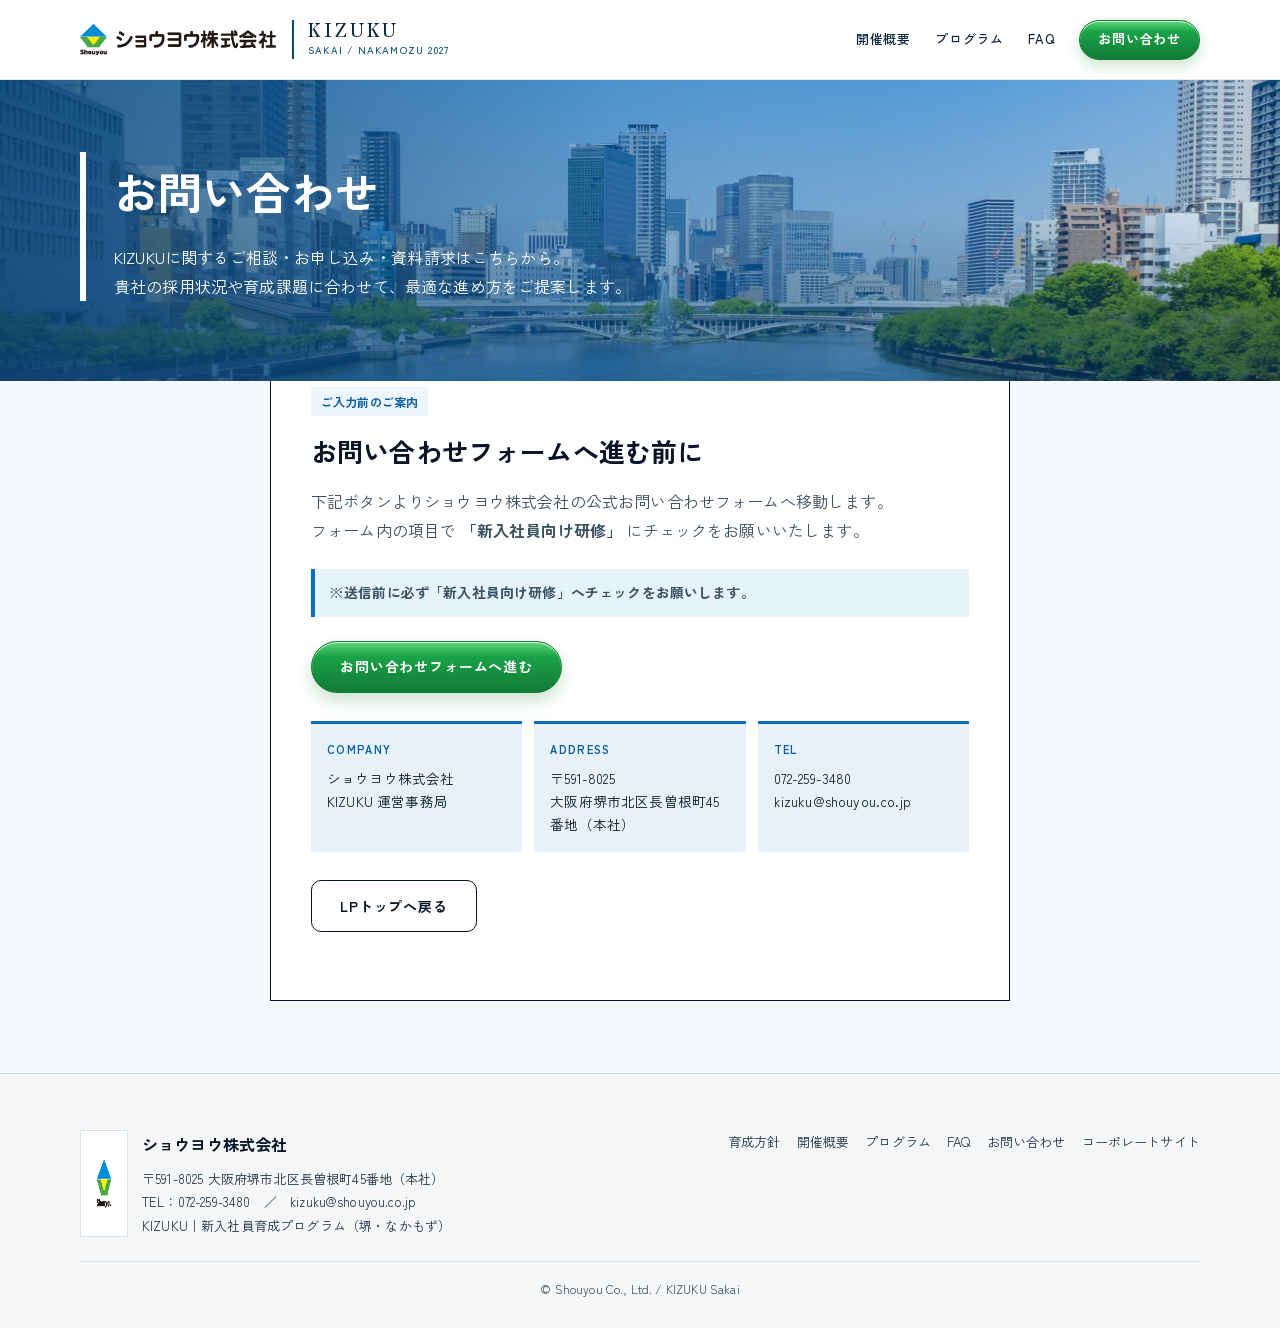
==== contact.html @ c6a93ea6 "kikuzw" ====
<!DOCTYPE html>
<html lang="ja">
<head>
  <meta charset="UTF-8">
  <meta name="viewport" content="width=device-width, initial-scale=1.0">
  <title>お問い合わせ｜KIZUKU（ショウヨウ 新入社員育成）</title>
  <meta name="description" content="KIZUKUのお問い合わせページです。フォーム送信時は『新入社員向け研修』にチェックをお願いします。">
  <link rel="preconnect" href="https://fonts.googleapis.com">
  <link rel="preconnect" href="https://fonts.gstatic.com" crossorigin>
  <link href="https://fonts.googleapis.com/css2?family=IBM+Plex+Sans+JP:wght@400;500;600;700&family=Zen+Kaku+Gothic+New:wght@500;700&family=Zen+Old+Mincho:wght@500;600;700;900&display=swap" rel="stylesheet">
  <link rel="stylesheet" href="css/style.css">
</head>
<body>
  <header class="header" id="header">
    <div class="wrap header__in">
      <a class="logo" href="index.html">
        <img src="assets/logo/shouyou-logo.png" width="138" height="44" alt="ショウヨウ株式会社">
        <span class="logo__k">
          <b>KIZUKU</b>
          <span>SAKAI / NAKAMOZU 2027</span>
        </span>
      </a>
      <nav class="nav" aria-label="メインメニュー">
        <a href="index.html#overview">開催概要</a>
        <a href="index.html#program">プログラム</a>
        <a href="index.html#faq">FAQ</a>
        <a class="nav__cta" href="contact.html">お問い合わせ</a>
      </nav>
    </div>
  </header>

  <main>
    <section class="contact-hero">
      <div class="contact-hero__bg" aria-hidden="true">
        <img src="assets/img/osaka.jpg" alt="" width="1920" height="1041">
        <div class="hero__veil"></div>
      </div>
      <div class="wrap fade">
        <h1>お問い合わせ</h1>
        <p>
          KIZUKUに関するご相談・お申し込み・資料請求はこちらから。<br>
          貴社の採用状況や育成課題に合わせて、最適な進め方をご提案します。
        </p>
      </div>
    </section>

    <section class="panel fade">
      <span class="panel__note">ご入力前のご案内</span>
      <h2>お問い合わせフォームへ進む前に</h2>
      <p>
        下記ボタンよりショウヨウ株式会社の公式お問い合わせフォームへ移動します。<br>
        フォーム内の項目で <strong>「新入社員向け研修」</strong> にチェックをお願いいたします。
      </p>
      <p class="panel__warn">
        ※送信前に必ず「新入社員向け研修」へチェックをお願いします。
      </p>
      <a class="btn btn--cyan btn--wide"
         href="https://www.shouyou.co.jp/contact/"
         target="_blank"
         rel="noopener">お問い合わせフォームへ進む</a>

      <dl class="info">
        <div>
          <dt>COMPANY</dt>
          <dd>ショウヨウ株式会社<br>KIZUKU 運営事務局</dd>
        </div>
        <div>
          <dt>ADDRESS</dt>
          <dd>〒591-8025<br>大阪府堺市北区長曽根町45番地（本社）</dd>
        </div>
        <div>
          <dt>TEL</dt>
          <dd>072-259-3480<br>kizuku@shouyou.co.jp</dd>
        </div>
      </dl>

      <p style="margin-top:28px">
        <a class="btn btn--line-dark" href="index.html">LPトップへ戻る</a>
      </p>
    </section>
  </main>

  <footer class="footer">
    <div class="wrap">
      <div class="footer__in">
        <div class="footer__brand">
          <img src="assets/logo/shouyou-mark.png" width="50" height="50" alt="ショウヨウ">
          <div>
            <strong>ショウヨウ株式会社</strong>
            <p>
              〒591-8025 大阪府堺市北区長曽根町45番地（本社）<br>
              TEL：072-259-3480　／　kizuku@shouyou.co.jp<br>
              KIZUKU｜新入社員育成プログラム（堺・なかもず）
            </p>
          </div>
        </div>
        <nav class="footer__nav" aria-label="フッター">
          <a href="index.html#why">育成方針</a>
          <a href="index.html#overview">開催概要</a>
          <a href="index.html#program">プログラム</a>
          <a href="index.html#faq">FAQ</a>
          <a href="contact.html">お問い合わせ</a>
          <a href="https://www.shouyou.co.jp/" target="_blank" rel="noopener">コーポレートサイト</a>
        </nav>
      </div>
      <p class="footer__copy">© Shouyou Co., Ltd. / KIZUKU Sakai</p>
    </div>
  </footer>
  <script src="js/main.js"></script>
</body>
</html>
---- css/style.css ----
/* =========================================================
   KIZUKU — original editorial system
   Distinct from Shouyou/Enten; human-crafted, not template
   ========================================================= */
:root {
  --cyan: #0c6fbe;
  --cyan-ink: #0a5ea3;
  --cyan-soft: #eef5fb;
  --green: #1eae4c;
  --green-ink: #128a38;
  --green-soft: #e5f8eb;
  --yellow: #d7ecf8;
  --yellow-soft: #f3f9fd;
  --ink: #071526;
  --body: #1e3344;
  --muted: #3a5162;
  --line: #d4e3ee;
  --paper: #f4f8fb;
  --smoke: #e7f1f8;
  --white: #fff;
  --char: #0096d6;
  --mist: #f7fbfe;
  --gloss: linear-gradient(180deg, rgba(255,255,255,.28) 0%, rgba(255,255,255,0) 12%);
  --gloss-band: linear-gradient(180deg, rgba(255,255,255,.16) 0%, rgba(255,255,255,0) 14%);
  --arc: repeating-radial-gradient(circle at center, transparent 0 18px, rgba(12,111,190,.42) 18px 19.5px);
  --panel: linear-gradient(180deg, #1578c4 0%, #0c64ae 100%);
  --font: "Zen Kaku Gothic New", "Hiragino Sans", "Noto Sans JP", Meiryo, sans-serif;
  --display: "Zen Kaku Gothic New", "Hiragino Sans", "Noto Sans JP", Meiryo, sans-serif;
  --mincho: "Zen Old Mincho", "Hiragino Mincho ProN", "Yu Mincho", serif;
  --nav-font: "Zen Kaku Gothic New", "Hiragino Sans", "Noto Sans JP", Meiryo, sans-serif;
  --max: 1120px;
  --header: 80px;
  --ease: cubic-bezier(.2,.7,.2,1);
}

*,*::before,*::after{box-sizing:border-box}
html{scroll-behavior:smooth;scroll-padding-top:calc(var(--header) + 20px)}
body{
  margin:0;
  color:var(--body);
  background:var(--paper);
  font-family:var(--font);
  font-size:16px;
  line-height:1.8;
  letter-spacing:.01em;
  -webkit-font-smoothing:antialiased;
}
img{max-width:100%;height:auto;display:block}
a{color:inherit;text-decoration:none}
.wrap{width:min(100% - 72px,var(--max));margin-inline:auto}

/* Header — white bar, curved arcs only in the open center */
.header{
  position:fixed;inset:0 0 auto;z-index:50;height:var(--header);
  background:#fff;
  border-bottom:1px solid #e6ebf0;
  box-shadow:none;
  overflow:hidden;
}
.header.is-on{
  border-bottom-color:#e6ebf0;
  box-shadow:0 8px 20px rgba(16,40,70,.06);
}
.header__in{
  position:relative;z-index:1;
  height:100%;display:flex;align-items:center;justify-content:space-between;gap:20px;
}
.logo{display:flex;align-items:center;gap:16px;min-width:0}
.logo img{width:196px;height:auto;background:transparent;padding:0}
.logo__k{
  display:flex;flex-direction:column;gap:2px;
  padding-left:14px;border-left:2px solid #0b4f78;
}
.logo__k b{
  font-family:var(--mincho);font-size:18px;letter-spacing:.16em;color:#07263c;line-height:1.1;font-weight:600;
}
.logo__k span{font-size:10px;letter-spacing:.12em;color:#0b4f78;font-weight:500}
.nav{display:flex;align-items:center;gap:0}
.nav a{
  position:relative;
  font-family:var(--nav-font);
  font-size:13px;font-weight:500;
  color:#07263c;letter-spacing:.06em;
  padding:8px 12px;line-height:1.3;
  animation:nav-in .45s var(--ease) both;
}
.nav a:nth-child(1){animation-delay:.04s}
.nav a:nth-child(2){animation-delay:.08s}
.nav a:nth-child(3){animation-delay:.12s}
.nav a:nth-child(4){animation-delay:.16s}
.nav a:nth-child(5){animation-delay:.20s}
.nav a:nth-child(6){animation-delay:.24s}
.nav a:nth-child(7){animation-delay:.28s}
.nav a:nth-child(8){animation-delay:.32s}
.nav a:nth-child(9){animation-delay:.36s}
.nav a:not(.nav__cta)::after{
  content:"";
  position:absolute;left:12px;right:12px;bottom:2px;height:2px;
  background:#0b4f78;
  transform:scaleX(0);
  transform-origin:left center;
  transition:transform .22s var(--ease);
}
.nav a:not(.nav__cta):hover::after,
.nav a:not(.nav__cta):focus-visible::after{transform:scaleX(1)}
.nav a.nav__cta{
  display:inline-flex;align-items:center;justify-content:center;
  min-height:40px;margin-left:12px;padding:0 18px;
  color:#fff!important;
  font-weight:600;font-size:13px;letter-spacing:.06em;
  border:1px solid #0e7a34;
  border-radius:999px;
  background-image:
    linear-gradient(105deg, transparent 40%, rgba(255,255,255,.62) 50%, transparent 60%),
    linear-gradient(180deg, #5ed97a 0%, #1aa348 28%, #127a36 100%);
  background-size:220% 100%, 100% 100%;
  background-position:130% 0, 0 0;
  box-shadow:inset 0 1px 0 rgba(255,255,255,.8), 0 6px 14px rgba(16,130,50,.22);
  animation:nav-in .45s var(--ease) .36s both, gloss-pass 3.2s ease-in-out .6s infinite;
  transition:transform .2s var(--ease), filter .2s var(--ease);
}
.nav a.nav__cta:hover{transform:translateY(-2px);filter:saturate(1.08) brightness(1.03)}
@keyframes nav-in{
  from{opacity:0;translate:0 -10px}
  to{opacity:1;translate:0 0}
}
@keyframes gloss-pass{
  0%,42%{background-position:130% 0, 0 0}
  78%,100%{background-position:-30% 0, 0 0}
}

/* Buttons — sharp, intentional (not pill clones) */
.btn{
  display:inline-flex;align-items:center;justify-content:center;gap:10px;
  min-height:52px;padding:0 28px;
  font-weight:700;font-size:14px;letter-spacing:.06em;
  border:1px solid transparent;border-radius:10px;
  transition:transform .2s var(--ease),background .2s,color .2s,border-color .2s;
}
.btn:hover{transform:translateY(-2px)}
.btn--ink{background:var(--ink);color:var(--white)}
.btn--ink:hover{background:#000}
.btn--green{background:var(--green);color:var(--white);border-color:var(--green-ink)}
.btn--green:hover{background:var(--green-ink)}
.btn--cyan{
  position:relative;overflow:hidden;
  color:#fff;border-color:#0e7a34;border-radius:999px;
  background-image:
    linear-gradient(105deg, transparent 40%, rgba(255,255,255,.62) 50%, transparent 60%),
    linear-gradient(180deg, #5ed97a 0%, #1aa348 28%, #127a36 100%);
  background-size:220% 100%, 100% 100%;
  background-position:130% 0, 0 0;
  box-shadow:inset 0 1px 0 rgba(255,255,255,.85), 0 8px 16px rgba(16,130,50,.22);
  animation:gloss-pass 3.2s ease-in-out infinite;
}
.btn--cyan:hover{filter:saturate(1.08) brightness(1.04)}
.btn--line{background:transparent;color:var(--white);border-color:rgba(255,255,255,.85)}
.btn--line:hover{background:rgba(255,255,255,.1)}
.btn--line-dark{background:transparent;color:var(--ink);border-color:var(--ink)}
.btn--line-dark:hover{background:var(--smoke)}
.btn--ink-ghost{
  background:transparent;color:var(--ink);border-color:var(--ink);
}
.btn--ink-ghost:hover{background:var(--ink);color:var(--white)}
.btn--wide{min-width:240px}

/* ========== HERO — split + soft orbs (unique, not Enten clone) ========== */
.hero{
  position:relative;
  min-height:100vh;min-height:100dvh;
  display:grid;
  grid-template-columns:minmax(300px,40%) 1fr;
  background:var(--mist);
  overflow:hidden;
}
.hero__pane{
  position:relative;z-index:2;
  display:flex;flex-direction:column;justify-content:center;
  padding:calc(var(--header) + 36px) 48px 48px 56px;
  background:#fff;
  overflow:hidden;
}
.hero__pane::before{
  content:"";
  position:absolute;left:0;top:0;bottom:0;width:3px;z-index:2;
  background:#0c6fbe;
}
.hero__pane::after{
  content:"";
  position:absolute;left:-240px;bottom:-80px;z-index:0;
  width:460px;height:460px;border-radius:50%;
  background:repeating-radial-gradient(circle at center, transparent 0 20px, rgba(12,111,190,.2) 20px 21.5px);
  pointer-events:none;
}
.hero__pane > *{position:relative;z-index:1}
.hero__mark{
  margin:0 0 18px;
  font-size:12px;font-weight:700;letter-spacing:.18em;color:var(--cyan-ink);
}
.hero__name{margin:0 0 22px}
.hero__name-en{
  display:block;
  font-family:var(--mincho);
  font-size:clamp(60px,7.2vw,92px);
  font-weight:700;letter-spacing:.12em;line-height:.9;color:var(--ink);
  text-indent:.08em;
  animation:hero-in .6s var(--ease) both;
}
.hero__name-ja{
  display:block;margin-top:16px;
  font-family:var(--display);
  font-size:clamp(17px,1.7vw,20px);
  font-weight:600;letter-spacing:.22em;color:var(--cyan-ink);line-height:1.55;
}
.hero__catch{
  position:relative;
  margin:8px 0 20px;
  font-family:var(--display);
  font-size:clamp(34px,3.6vw,48px);
  font-weight:700;line-height:1.35;letter-spacing:.04em;color:var(--ink);
  animation:hero-in .7s var(--ease) .08s both;
}
.hero__catch::before{
  content:"「";
  position:absolute;left:-.55em;top:-.15em;
  font-size:.85em;color:var(--cyan);opacity:.55;font-weight:900;
}
.hero__catch em{
  font-style:normal;
  color:#0b5c9c;
  box-decoration-break:clone;-webkit-box-decoration-break:clone;
  background:linear-gradient(transparent 72%, rgba(47,156,214,.28) 72%);
  padding:0 .04em;
}
.hero__lead{
  margin:0 0 26px;
  font-size:14.5px;line-height:2;color:var(--body);max-width:36em;
}
.hero__facts{
  margin:4px 0 22px;padding:14px 0 0;
  display:grid;gap:6px;
  background:transparent;
  border-top:1px solid #e2e8ee;
  box-shadow:none;
}
.hero__facts > div{
  display:grid;grid-template-columns:4.5em 1fr;gap:10px;align-items:baseline;
  font-size:13.5px;line-height:1.55;
}
.hero__facts dt{
  margin:0;font-weight:700;letter-spacing:.1em;color:#07263c;font-size:12px;
}
.hero__facts dd{margin:0;color:#07263c;font-weight:500}
@keyframes hero-in{
  from{opacity:0;translate:0 14px}
  to{opacity:1;translate:0 0}
}
.hero__acts{display:flex;flex-wrap:wrap;gap:12px}

.hero__shot{
  position:relative;
  min-height:100%;
  background:var(--char);
  overflow:hidden;
}
.hero__slides{position:absolute;inset:0}
.hero__slides img{
  position:absolute;inset:0;
  width:100%;height:100%;
  object-fit:cover;object-position:center 70%;
  opacity:0;
  transition:opacity 1.15s ease;
}
.hero__slides img.is-on{opacity:1}
.hero__slides img:nth-child(2){object-position:center 68%}
.hero__shot-veil{
  position:absolute;inset:0;
  background:linear-gradient(90deg, #fff 0%, rgba(255,255,255,0) 7%);
  pointer-events:none;
}
.hero__tategaki{
  position:absolute;right:22px;top:50%;z-index:2;
  margin:0;transform:translateY(-50%);
  writing-mode:vertical-rl;
  font-family:var(--display);
  font-size:15px;font-weight:600;letter-spacing:.35em;color:rgba(255,255,255,.92);
  text-shadow:0 2px 12px rgba(0,0,0,.35);
}
.hero__veil{
  position:absolute;inset:0;
  background:
    linear-gradient(90deg, rgba(10,70,120,.82) 0%, rgba(14,100,170,.45) 48%, rgba(14,100,170,.15) 100%),
    linear-gradient(0deg, rgba(8,50,90,.4) 0%, transparent 45%);
}

/* Section chrome */
.sec{padding:104px 0;position:relative;overflow:hidden;background:#fff}
.sec--smoke{background:#f5f7f9}
.sec--char{
  background:var(--gloss-band), var(--panel);
  color:#fff;
}
.sec--white{background:var(--white)}
.kicker{
  display:inline-block;margin:0 0 12px;
  font-size:12px;font-weight:700;letter-spacing:.14em;color:var(--cyan-ink);
}
.sec--char .kicker{color:#fff}
.ttl{
  margin:0 0 14px;
  font-size:clamp(32px,3.6vw,46px);
  font-weight:700;line-height:1.4;letter-spacing:.03em;color:var(--ink);
}
.ttl--display{font-family:var(--display);font-weight:700;letter-spacing:.01em}
.sec--char .ttl{color:var(--white)}
.desc{margin:0;color:var(--muted);font-size:15px;line-height:1.95;max-width:38em}
.sec--char .desc{color:#fff}
.head{margin-bottom:40px;max-width:640px}
.head--c{margin-inline:auto;text-align:center}
.head--c .desc{margin-inline:auto}
.rule{
  width:56px;height:3px;margin:18px 0 0;border:0;
  background:linear-gradient(90deg, #7ad8ff, #00aaea);
}
.head--c .rule{margin-inline:auto}
.traits{
  display:flex;flex-wrap:wrap;gap:10px 22px;
  margin:28px 0 0;padding:0;list-style:none;
}
.traits li{
  position:relative;
  font-family:var(--display);
  font-size:15px;font-weight:600;letter-spacing:.08em;color:var(--ink);
  padding-bottom:6px;
  border-bottom:2px solid var(--cyan);
}

/* ========== WHY — asymmetric editorial ========== */
.why{
  display:grid;
  grid-template-columns:1.1fr .9fr;
  gap:56px;
  align-items:start;
}
.why__text h3{
  margin:0 0 18px;
  font-family:var(--display);
  font-size:28px;line-height:1.55;color:var(--ink);
}
.why__text p{margin:0 0 16px}
.rail{
  margin:28px 0 0;padding:0;list-style:none;
  border-left:2px solid var(--line);
}
.rail li{
  position:relative;
  padding:0 0 22px 22px;
}
.rail li:last-child{padding-bottom:0}
.rail li::before{
  content:"";
  position:absolute;left:-5px;top:8px;
  width:8px;height:8px;background:var(--cyan);
}
.rail strong{
  display:block;margin-bottom:4px;color:var(--ink);font-size:15px;
}
.rail span{font-size:13.5px;color:var(--muted);line-height:1.75}

.why__visual{position:relative;padding-top:28px}
.why__visual img{
  width:100%;height:520px;object-fit:cover;object-position:center 58%;
}
.why__caption{
  position:absolute;left:0;bottom:24px;
  max-width:230px;
  padding:16px 18px;
  background:var(--gloss), var(--panel);
  color:#fff;
  font-size:13.5px;font-weight:700;line-height:1.6;
}

/* Issues — typographic, not green strip clone */
.issues{
  margin-top:56px;
  display:grid;
  grid-template-columns:repeat(3,1fr);
  gap:0;
  border-top:1px solid var(--ink);
  border-bottom:1px solid var(--ink);
}
.issues article{
  padding:28px 24px;
  border-right:1px solid var(--line);
}
.issues article:last-child{border-right:0}
.issues em{
  display:block;margin-bottom:10px;
  font-style:normal;font-size:12px;font-weight:700;letter-spacing:.12em;color:var(--cyan-ink);
}
.issues h4{margin:0 0 8px;font-size:16px;color:var(--ink)}
.issues p{margin:0;font-size:13.5px;color:var(--muted);line-height:1.75}

/* Visual before/after banner — image-led, no stick bars */
.vbanner{margin-top:56px}
.vbanner__head{margin:0 0 18px}
.vbanner__head h3{
  margin:0;
  font-family:var(--display);font-size:22px;line-height:1.45;color:var(--ink);
}
.vbanner__split{
  display:grid;
  grid-template-columns:1fr 72px 1fr;
  align-items:stretch;
  min-height:320px;
  overflow:hidden;
}
.vbanner__pane{
  position:relative;margin:0;overflow:hidden;min-height:320px;
}
.vbanner__pane img{
  width:100%;height:100%;min-height:320px;object-fit:cover;
}
.vbanner__pane--before img{filter:saturate(.85) contrast(.95)}
.vbanner__pane figcaption{
  position:absolute;left:0;right:0;bottom:0;
  padding:28px 24px 24px;
  color:var(--white);
  background:linear-gradient(0deg, rgba(18,28,26,.82) 0%, rgba(18,28,26,.2) 70%, transparent 100%);
}
.vbanner__pane--before figcaption{
  background:linear-gradient(0deg, rgba(70,40,36,.88) 0%, rgba(70,40,36,.25) 70%, transparent 100%);
}
.vbanner__pane--after figcaption{
  background:linear-gradient(0deg, rgba(0,110,170,.9) 0%, rgba(0,110,170,.2) 70%, transparent 100%);
}
.vbanner__pane span{
  display:inline-block;margin-bottom:8px;
  font-size:11px;font-weight:700;letter-spacing:.16em;
}
.vbanner__pane--before span{color:#ffc9c0}
.vbanner__pane--after span{color:#fff}
.vbanner__pane strong{
  display:block;
  font-family:var(--display);
  font-size:clamp(18px,2vw,24px);font-weight:700;line-height:1.45;letter-spacing:.04em;
}
.vbanner__bridge{
  display:grid;place-items:center;
  background:var(--gloss), var(--panel);color:var(--white);
}
.vbanner__bridge span{
  writing-mode:vertical-rl;
  font-family:var(--display);
  font-size:14px;font-weight:700;letter-spacing:.28em;
}
.vbanner--trainee .vbanner__bridge{background:var(--cyan-ink)}

/* Overview */
.overview{
  display:grid;grid-template-columns:1.2fr .8fr;gap:28px;align-items:stretch;
}
.sheet{background:var(--white);border:1px solid var(--line)}
.sheet table{width:100%;border-collapse:collapse}
.sheet th,.sheet td{
  padding:16px 20px;text-align:left;vertical-align:top;
  border-bottom:1px solid var(--line);font-size:14.5px;line-height:1.7;
}
.sheet tr:last-child th,.sheet tr:last-child td{border-bottom:0}
.sheet th{
  width:26%;background:var(--smoke);color:var(--ink);font-weight:700;
  border-right:1px solid var(--line);
}
.sheet .note{margin:0;padding:12px 20px 16px;font-size:12.5px;color:var(--muted)}
.side{
  position:relative;overflow:hidden;
  color:var(--ink);padding:36px 30px;
  display:flex;flex-direction:column;justify-content:center;
  background:
    radial-gradient(280px 220px at 100% 0%, rgba(0,181,226,.18), transparent 65%),
    linear-gradient(165deg, var(--cyan-soft), var(--green-soft));
  border:1px solid rgba(0,181,226,.2);
}
.side::after{
  content:"";position:absolute;right:-40px;bottom:-50px;
  width:160px;height:160px;border-radius:50%;
  background:rgba(255,255,255,.35);pointer-events:none;
}
.side h3,.side p,.side ul{position:relative;z-index:1}
.side h3{margin:0 0 12px;font-family:var(--display);font-size:24px;line-height:1.5;color:var(--ink)}
.side p{margin:0 0 16px;font-size:14px;color:var(--body)}
.side ul{margin:0;padding:0;list-style:none;display:grid;gap:10px}
.side li{padding-left:14px;position:relative;font-size:14px;line-height:1.7}
.side li::before{
  content:"";position:absolute;left:0;top:11px;width:6px;height:6px;border-radius:50%;background:var(--green);
}

/* Benefits — magazine rows, not 3 identical cards */
.benefit{
  display:grid;grid-template-columns:160px 1fr 1.1fr;
  gap:28px;align-items:center;
  padding:28px 0;
  border-bottom:1px solid var(--line);
}
.benefit:first-of-type{border-top:1px solid var(--line)}
.benefit__no{
  font-family:var(--display);
  font-size:48px;line-height:1;color:var(--cyan);letter-spacing:.04em;
}
.benefit__copy h3{margin:0 0 10px;font-size:20px;color:var(--ink)}
.benefit__copy p{margin:0;font-size:14px;color:var(--muted);line-height:1.85}
.benefit__pic{overflow:hidden;aspect-ratio:16/10;background:var(--smoke)}
.benefit__pic img{width:100%;height:100%;object-fit:cover;object-position:center 38%}

/* Trust — strong dark contrast (key area) */
.trust{
  display:grid;grid-template-columns:1.1fr .9fr;gap:0;
  background:var(--gloss-band), var(--panel);
  color:var(--white);overflow:hidden;
}
.trust__copy{padding:80px 60px;position:relative;overflow:hidden}
.trust__copy::after{
  content:"";
  position:absolute;right:-150px;top:-200px;
  width:380px;height:380px;border-radius:50%;
  background:repeating-radial-gradient(circle at center, transparent 0 18px, rgba(255,255,255,.28) 18px 19.5px);
  pointer-events:none;
}
.trust__copy .kicker{color:#fff}
.trust__copy .ttl{color:var(--white)}
.trust__copy .desc{color:#fff;margin-bottom:28px}
.metrics{
  display:grid;grid-template-columns:repeat(3,1fr);gap:16px;
  margin:0;padding:0;list-style:none;
}
.metrics li{padding-top:14px;border-top:2px solid rgba(255,255,255,.7)}
.metrics strong{
  display:block;font-family:var(--display);font-size:52px;line-height:1;color:#fff;
  text-shadow:0 1px 0 rgba(8,50,90,.15);
}
.metrics span{display:block;margin-top:6px;font-size:13px;font-weight:700;color:#fff;line-height:1.55}
.metrics-note{
  margin:18px 0 0;font-size:13px;letter-spacing:.04em;color:#fff;
}
.trust__pic{min-height:100%}
.trust__pic img{width:100%;height:100%;object-fit:cover;object-position:center 42%;min-height:420px}

/* Program — timeline on deep teal */
.timeline{position:relative;max-width:820px;margin:0 auto}
.timeline::before{
  content:"";position:absolute;left:27px;top:8px;bottom:8px;width:2px;background:rgba(255,255,255,.22);
}
.step{
  position:relative;
  display:grid;grid-template-columns:56px 1fr;gap:20px;
  padding:0 0 28px;
}
.step:last-child{padding-bottom:0}
.step__mark{
  width:56px;height:56px;
  display:grid;place-items:center;
  background:var(--gloss), #f4faff;color:var(--cyan-ink);
  font-size:11px;font-weight:700;letter-spacing:.02em;line-height:1.2;text-align:center;
  position:relative;z-index:1;
  box-shadow:inset 0 1px 0 #fff, 0 6px 12px rgba(6,40,80,.18);
}
.step h3{margin:0 0 6px;font-size:18px;color:var(--white)}
.step p{margin:0;font-size:15px;color:#fff;line-height:1.75}
.courses{
  margin-top:40px;display:grid;grid-template-columns:1fr 1fr;gap:16px;
}
.course{
  padding:24px 26px;background:rgba(2,28,52,.18);border:1px solid rgba(255,255,255,.22);
  border-radius:12px;
}
.course h4{margin:0 0 8px;color:#fff;font-size:16px}
.course p{margin:0;font-size:14px;color:#fff}
.course ul{margin:12px 0 0;padding:0;list-style:none;display:grid;gap:4px}
.course li{
  font-size:13.5px;line-height:1.6;color:#fff;
  padding-left:12px;position:relative;
}
.course li::before{
  content:"";position:absolute;left:0;top:.65em;width:5px;height:5px;background:#fff;
}
.course--lead{grid-column:1 / -1;background:rgba(2,28,52,.16)}

/* Instructor — overlapping frames */
.inst{
  display:grid;grid-template-columns:1fr 1.05fr;gap:48px;align-items:center;
}
.inst__photos{position:relative;min-height:480px}
.inst__photos .main{
  width:78%;aspect-ratio:3/4;overflow:hidden;background:var(--smoke);
}
.inst__photos .main img{width:100%;height:100%;object-fit:cover;object-position:center 18%}
.inst__photos .sub{
  position:absolute;right:0;bottom:0;width:58%;
  aspect-ratio:16/10;overflow:hidden;
  border:8px solid var(--paper);background:var(--smoke);
  box-shadow:0 16px 40px rgba(0,0,0,.12);
}
.inst__photos .sub img{width:100%;height:100%;object-fit:cover}
.inst__label{
  display:inline-block;margin-bottom:12px;
  font-size:12px;font-weight:700;letter-spacing:.08em;color:var(--cyan-ink);
  border-bottom:2px solid var(--yellow);padding-bottom:4px;
}
.inst h3{
  margin:0 0 8px;font-family:var(--display);font-size:34px;letter-spacing:.1em;color:var(--ink);
}
.inst__role{margin:0 0 18px;font-size:13.5px;font-weight:600;color:var(--green-ink)}
.inst__bio{margin:0 0 18px;font-size:14.5px}
.inst__list{margin:0;padding:0;list-style:none;display:grid;gap:8px}
.inst__list li{
  padding:10px 0 10px 16px;border-left:3px solid var(--cyan);
  font-size:14px;line-height:1.65;
}

/* Voices — quote first */
.voices{display:grid;gap:28px}
.voice{
  display:grid;grid-template-columns:140px 1fr;gap:28px;align-items:start;
  padding:28px 0;border-bottom:1px solid var(--line);
}
.voice:first-child{border-top:1px solid var(--line)}
.voice__img{aspect-ratio:1;overflow:hidden;background:var(--smoke)}
.voice__img img{width:100%;height:100%;object-fit:cover}
.voice blockquote{
  margin:0 0 14px;
  font-family:var(--display);
  font-size:18px;line-height:1.8;color:var(--ink);
}
.voice footer{font-size:12.5px;font-weight:700;color:var(--muted);letter-spacing:.04em}

/* Statement — strong contrast key band */
.sec--say{
  position:relative;
  background:#f3fbfe;
  color:var(--ink);
  padding:112px 0;
}
.sec--say::before{content:none}
.say{
  position:relative;z-index:1;
  max-width:780px;
  margin:0 auto;
  padding:8px 0 0;
}
.say__label{
  margin:0 0 14px;
  font-size:12px;font-weight:700;letter-spacing:.12em;color:var(--cyan-ink);
}
.say__eyebrow{
  margin:0 0 18px;
  font-size:14px;font-weight:700;letter-spacing:.04em;color:var(--cyan);
}
.say__ttl{
  margin:0 0 28px;
  font-family:var(--display);
  font-size:clamp(28px,3.2vw,40px);line-height:1.45;letter-spacing:.01em;color:var(--ink);
}
.say__body{
  margin:0 0 36px;
  max-width:38em;
  font-size:15px;line-height:2.05;color:var(--body);
}
.say__close{
  margin:0;
  padding:26px 30px;
  background:var(--panel);
  border-left:0;
  font-family:var(--display);
  font-size:clamp(17px,1.9vw,21px);font-weight:700;line-height:1.8;letter-spacing:.02em;color:#fff;
  box-shadow:inset 0 1px 0 rgba(255,255,255,.45);
}
.say__act{margin:28px 0 0}
.say__close em{
  font-style:normal;
  color:#fff;
  border-bottom:2px solid rgba(255,255,255,.7);
}

/* Gallery */
.gallery-lead{margin-bottom:14px;overflow:hidden;border:1px solid var(--line)}
.gallery-lead img{width:100%}
.ggrid{display:grid;grid-template-columns:repeat(3,1fr);gap:10px}
.ggrid figure{margin:0;aspect-ratio:4/3;overflow:hidden;background:var(--smoke)}
.ggrid img{width:100%;height:100%;object-fit:cover;transition:transform .45s var(--ease)}
.ggrid figure:hover img{transform:scale(1.04)}

/* FAQ — editorial list, not template accordion cards */
.faq-head{
  display:flex;align-items:flex-end;justify-content:space-between;gap:40px;
  max-width:880px;margin:0 auto 44px;
  padding-bottom:28px;border-bottom:1px solid var(--ink);
}
.faq-head .ttl{margin:0}
.faq-head .kicker{margin-bottom:8px}
.faq-head__note{
  margin:0;max-width:16em;text-align:right;
  font-size:13.5px;line-height:1.85;color:var(--muted);
}
.faq{max-width:880px;margin:0 auto}
.faq details{
  border-bottom:1px solid var(--line);
  background:transparent;
}
.faq details:last-child{border-bottom:1px solid var(--ink)}
.faq summary{
  list-style:none;cursor:pointer;
  display:grid;
  grid-template-columns:48px 1fr 28px;
  align-items:center;gap:18px;
  padding:34px 10px;
  color:var(--ink);
  transition:background .2s var(--ease);
}
.faq summary:hover{background:rgba(255,255,255,.55)}
.faq summary::-webkit-details-marker{display:none}
.faq__n{
  font-family:var(--display);
  font-size:18px;font-weight:700;letter-spacing:.08em;color:var(--cyan-ink);
}
.faq__q{
  font-size:17px;font-weight:700;line-height:1.7;letter-spacing:.02em;
}
.faq__tog{
  width:18px;height:18px;position:relative;justify-self:end;
}
.faq__tog::before,.faq__tog::after{
  content:"";position:absolute;left:50%;top:50%;
  background:var(--ink);transition:transform .25s var(--ease),opacity .2s;
}
.faq__tog::before{width:14px;height:1.5px;transform:translate(-50%,-50%)}
.faq__tog::after{width:1.5px;height:14px;transform:translate(-50%,-50%)}
.faq details[open] .faq__tog::after{opacity:0}
.faq__a{
  padding:4px 36px 36px 74px;
  color:var(--body);font-size:14.5px;line-height:2;
  border-left:3px solid var(--cyan);
  margin:0 8px 12px 56px;
}

/* Links row — function-colored CTAs */
.links{
  margin-top:72px;display:grid;grid-template-columns:1fr 1fr;gap:36px;
  max-width:880px;margin-inline:auto;
}
.link{
  position:relative;
  display:flex;flex-direction:column;align-items:flex-start;gap:10px;
  min-height:168px;padding:32px 36px 34px;
  border:0;border-radius:16px;
  transition:transform .2s var(--ease),filter .2s;
}
.link:hover{transform:translateY(-3px);filter:brightness(1.03)}
.link__label{
  font-size:11px;font-weight:700;letter-spacing:.16em;
}
.link b{
  display:block;margin:4px 0 0;
  font-family:var(--display);font-size:20px;line-height:1.5;letter-spacing:.04em;
}
.link__sub{font-size:13px;line-height:1.6}
.link i{
  position:absolute;right:28px;bottom:26px;
  font-style:normal;font-size:22px;line-height:1;
}
.link--policy{
  background:var(--panel);color:var(--white);
  box-shadow:inset 0 1px 0 rgba(255,255,255,.35);
}
.link--policy .link__label,
.link--policy .link__sub{color:#fff}
.link--policy b,.link--policy i{color:var(--white)}
.link--contact{
  background:var(--gloss), var(--panel);color:var(--white);
  box-shadow:inset 0 1px 0 rgba(255,255,255,.5);
}
.link--contact .link__label,
.link--contact .link__sub{color:#fff}
.link--contact b,.link--contact i{color:var(--white)}

/* CTA */
.cta{
  position:relative;overflow:hidden;padding:96px 0;text-align:left;color:var(--white);
}
.cta__bg{position:absolute;inset:0}
.cta__bg img{width:100%;height:100%;object-fit:cover;object-position:center 30%}
.cta__veil{
  position:absolute;inset:0;
  background:linear-gradient(100deg, rgba(3,52,96,.94) 0%, rgba(0,88,148,.9) 62%, rgba(0,104,168,.86) 100%);
}
.cta .wrap{position:relative;z-index:1;border-left:6px solid #fff;padding-left:28px}
.cta h2{margin:0 0 12px;font-family:var(--display);font-size:clamp(26px,3vw,36px);line-height:1.45}
.cta p{margin:0 0 26px;max-width:34em;color:#fff}
.cta__acts{display:flex;flex-wrap:wrap;gap:12px}

/* Contact */
.contact-hero{
  position:relative;overflow:hidden;
  padding:calc(var(--header) + 72px) 0 80px;color:var(--white);
}
.contact-hero__bg{position:absolute;inset:0}
.contact-hero__bg img{width:100%;height:100%;object-fit:cover}
.contact-hero .wrap{position:relative;z-index:1;border-left:6px solid #fff;padding-left:28px}
.contact-hero h1{margin:0 0 12px;font-family:var(--display);font-size:clamp(32px,4vw,44px)}
.contact-hero p{margin:0;max-width:36em;color:#fff}
.panel{
  margin:-40px auto 72px;width:min(100% - 72px,740px);
  background:var(--white);border:1px solid var(--ink);padding:44px 40px;
}
.panel__note{
  display:inline-block;margin-bottom:12px;padding:4px 10px;
  background:var(--cyan-soft);color:var(--cyan-ink);font-size:12px;font-weight:700;
}
.panel h2{margin:0 0 12px;font-size:26px;color:var(--ink)}
.panel p{margin:0 0 24px;color:var(--muted)}
.panel__warn{
  margin:0 0 18px;padding:12px 14px;
  background:#e7f3fb;border-left:4px solid var(--cyan);
  color:var(--ink);font-size:14px;font-weight:700;line-height:1.7;
}
.info{display:grid;grid-template-columns:repeat(3,1fr);gap:12px;margin:28px 0 8px}
.info div{padding:16px;background:var(--smoke);border-top:3px solid var(--cyan)}
.info dt{font-size:11px;font-weight:700;letter-spacing:.12em;color:var(--cyan-ink);margin-bottom:8px}
.info dd{margin:0;font-size:13.5px;color:var(--ink);line-height:1.7}

/* Footer */
.footer{
  position:relative;overflow:hidden;
  background:#f4f6f8;
  color:var(--body);padding:56px 0 28px;
  border-top:1px solid #c5d9e8;
}
.footer__in{
  display:grid;grid-template-columns:1.2fr 1fr;gap:28px;
  padding-bottom:24px;border-bottom:1px solid var(--line);
}
.footer__brand{display:flex;gap:14px}
.footer__brand img{width:48px;background:var(--white);padding:8px;border:1px solid var(--line)}
.footer__brand strong{display:block;color:var(--ink);margin-bottom:8px}
.footer__brand p{margin:0;font-size:13px;line-height:1.8}
.footer__nav{display:flex;flex-wrap:wrap;gap:10px 16px;justify-content:flex-end;align-content:flex-start}
.footer__nav a{font-size:13px;color:var(--body)}
.footer__nav a:hover{color:var(--cyan-ink)}
.footer__copy{margin:16px 0 0;text-align:center;font-size:12px;color:var(--muted)}

/* Punch line */
.hit{
  font-style:normal;
  background:linear-gradient(transparent 62%, rgba(47,156,214,.35) 62%);
  padding:0 .06em;
}

/* Three strengths */
.powers{
  margin-top:48px;
  display:grid;grid-template-columns:repeat(3,1fr);gap:0;
  border-top:1px solid var(--ink);
}
.powers article{padding:26px 22px 8px;border-right:1px solid var(--line)}
.powers article:last-child{border-right:0}
.powers em{
  display:block;margin-bottom:8px;
  font-style:normal;font-size:12px;font-weight:700;letter-spacing:.14em;color:var(--cyan-ink);
}
.powers h3{
  margin:0 0 8px;font-family:var(--display);font-size:22px;line-height:1.45;color:var(--ink);
}
.powers p{margin:0;font-size:13.5px;color:var(--muted);line-height:1.75}

/* Year flow */
.flow{
  margin-top:36px;
  display:grid;grid-template-columns:repeat(4,1fr);gap:0;
  border-top:1px solid rgba(255,255,255,.28);
}
.flow article{padding:22px 18px 8px;border-right:1px solid rgba(255,255,255,.16)}
.flow article:last-child{border-right:0}
.flow em{
  display:block;margin-bottom:8px;
  font-style:normal;font-size:12px;font-weight:700;letter-spacing:.08em;color:#fff;
}
.flow h3{margin:0 0 8px;font-size:16px;color:var(--white);line-height:1.5}
.flow p{margin:0;font-size:13.5px;color:#fff;line-height:1.7}

/* Two instructors + supervisor */
.roster{display:grid;grid-template-columns:1fr 1fr;gap:20px}
.tutor{
  display:grid;grid-template-columns:196px 1fr;gap:20px;align-items:start;
  padding:16px 18px 20px 16px;
  background:linear-gradient(180deg, #f7fbfd 0%, #fff 42%);
  border:1px solid #d7e4ee;
  border-radius:16px;
}
.tutor__photo{margin:0}
.tutor__photo img{
  width:100%;aspect-ratio:3/4;object-fit:cover;object-position:center 18%;
  border-radius:12px;display:block;
}
.tutor__photo figcaption{
  margin:8px 2px 0;
  font-size:11px;font-weight:500;letter-spacing:.12em;color:#5a7386;
}
.tutor__tag{
  display:inline-block;margin:6px 0 8px;
  font-size:12px;font-weight:500;letter-spacing:.1em;color:#0a5ea3;
}
.tutor h3{
  margin:0 0 6px;font-family:var(--display);font-size:26px;font-weight:600;letter-spacing:.08em;color:#071526;
}
.tutor__role{margin:0 0 12px;font-size:13px;font-weight:500;color:#3a5162;line-height:1.6}
.tutor p{margin:0;font-size:14px;line-height:1.85;color:#1e3344}
.tutor ul{margin:14px 0 0;padding:0;list-style:none;display:grid;gap:6px}
.tutor li{
  padding-left:14px;position:relative;font-size:13.5px;line-height:1.65;color:#1e3344;
}
.tutor li::before{
  content:"";position:absolute;left:0;top:.7em;width:5px;height:5px;border-radius:50%;background:#1eae4c;
}

.boss{
  margin-top:28px;
  display:grid;grid-template-columns:1.15fr .85fr;gap:8px;align-items:center;
  padding:36px 12px 20px 44px;
  background:linear-gradient(180deg, #f7fbfd 0%, #e7f1f8 100%);
  color:#163044;
  border-radius:16px;
  overflow:hidden;
}
.boss__photo{
  margin:0;min-height:280px;
  background:transparent;border:0;border-radius:0;
  position:relative;
}
.boss__photo img{
  width:100%;height:320px;object-fit:contain;object-position:center bottom;
  display:block;
}
.boss em{
  display:block;margin-bottom:8px;
  font-style:normal;font-size:13px;font-weight:700;letter-spacing:.04em;color:#163044;
}
.boss h3{
  margin:0 0 8px;font-family:var(--display);font-size:32px;letter-spacing:.04em;color:#163044;
}
.boss__role{margin:0 0 12px;font-size:15px;font-weight:700;color:#163044}
.boss p{margin:0;font-size:15px;line-height:1.9;color:#163044}
.boss ul{margin:16px 0 0;padding:0;list-style:none;display:grid;gap:8px}
.boss li{
  font-size:15px;font-weight:500;line-height:1.6;color:#163044;
  padding-left:28px;position:relative;
}
.boss li::before{
  content:"✓";
  position:absolute;left:0;top:.15em;
  width:18px;height:18px;border-radius:50%;
  background:#2ea24a;color:#fff;
  font-size:11px;font-weight:700;line-height:18px;text-align:center;
}

/* Media slots for client stills and video */
.media{display:grid;grid-template-columns:1.2fr .8fr;gap:16px;margin-bottom:18px}
.vslot{
  background:var(--panel);
  color:#fff;min-height:280px;display:flex;flex-direction:column;
  box-shadow:inset 0 1px 0 rgba(255,255,255,.35);
}
.vslot video,.vslot img{width:100%;height:240px;object-fit:cover;background:#00aaea}
.vslot figcaption,.vslot__cap{
  margin:0;padding:14px 16px 16px;font-size:13px;line-height:1.6;
}
.vslot__cap b{display:block;font-size:15px;letter-spacing:.04em;margin-bottom:4px}
.vslot__cap span{display:block;font-size:12px;letter-spacing:.04em;color:#fff}
.pslots{display:grid;grid-template-columns:1fr 1fr;gap:10px}
.pslot{
  margin:0;min-height:0;position:relative;overflow:hidden;
  background:var(--smoke);
  border:0;
}
.pslot img{width:100%;height:134px;object-fit:cover}
.pslot figcaption{
  position:absolute;left:0;right:0;bottom:0;
  padding:8px 10px;background:rgba(18,49,44,.78);color:#fff;
  font-size:11px;letter-spacing:.04em;line-height:1.45;
}
.pslot--open{display:flex;flex-direction:column;align-items:stretch;justify-content:flex-end}
.pslot--open img{height:160px}
.pslot--open figcaption{position:static;background:transparent;color:var(--ink);padding:12px}
.pslot--open strong{display:block;font-size:14px;margin-bottom:4px}
.pslot--open span{display:block;font-size:11px;color:var(--muted);letter-spacing:.03em}

/* Motion — subtle; never hide content (readable without JS) */
.fade{opacity:1;transform:translateY(10px);transition:opacity .55s var(--ease),transform .55s var(--ease)}
.fade.is-on{transform:none}
@media (prefers-reduced-motion:reduce){
  .fade{transform:none;transition:none}
  .hero__slides img{transition:none}
  .nav a,.hero__name-en,.hero__catch,.nav__cta,.btn--cyan{animation:none}
}

@media (max-width:1100px){
  .nav a:not(.nav__cta){display:none}
  .hero{grid-template-columns:1fr;min-height:auto}
  .hero__pane{padding:calc(var(--header) + 36px) 32px 40px;border-right:0;border-bottom:1px solid var(--line)}
  .hero__facts{margin-left:0;margin-right:0;padding-left:0;padding-right:0}
  .hero__shot{min-height:52vh}
  .hero__tategaki{display:none}
  .faq-head{flex-direction:column;align-items:flex-start;gap:14px}
  .faq-head__note{text-align:left;max-width:none}
  .faq summary{grid-template-columns:40px 1fr 24px;gap:12px;padding:24px 4px}
  .faq__a{margin-left:40px;padding-left:20px;padding-right:8px}
  .why,.overview,.inst,.trust,.benefit,.compare,.courses,.links,.footer__in,.info,.ggrid,.issues,.voice,.powers,.flow,.roster,.media,.boss{grid-template-columns:1fr}
  .course--lead{grid-column:auto}
  .tutor{grid-template-columns:140px 1fr}
  .benefit__no{font-size:36px}
  .why__visual img{height:360px}
  .inst__photos{min-height:420px}
  .trust__copy{padding:48px 28px}
  .issues article{border-right:0;border-bottom:1px solid var(--line)}
  .vbanner__split{grid-template-columns:1fr;min-height:0}
  .vbanner__bridge{min-height:48px}
  .vbanner__bridge span{writing-mode:horizontal-tb;letter-spacing:.12em}
  .vbanner__pane,.vbanner__pane img{min-height:240px}
}
@media (max-width:720px){
  .wrap{width:min(100% - 28px,var(--max))}
  .logo__k{display:none}
  .logo img{width:118px}
  .sec{padding:64px 0}
  .sec--say{padding:72px 0}
  .say__close{padding:20px 18px}
  .hero__pane{padding:calc(var(--header) + 28px) 22px 32px}
  .hero__name-en{letter-spacing:.14em}
  .hero__acts,.cta__acts{flex-direction:column}
  .btn,.btn--wide{width:100%}
  .panel{width:min(100% - 28px,740px);padding:28px 20px}
  .voice{grid-template-columns:96px 1fr;gap:16px}
  .ggrid,.pslots{grid-template-columns:1fr 1fr}
  .tutor{grid-template-columns:1fr}
  .flow article,.powers article{border-right:0;border-bottom:1px solid var(--line)}
  .hero__facts > div{grid-template-columns:1fr;gap:2px}
}
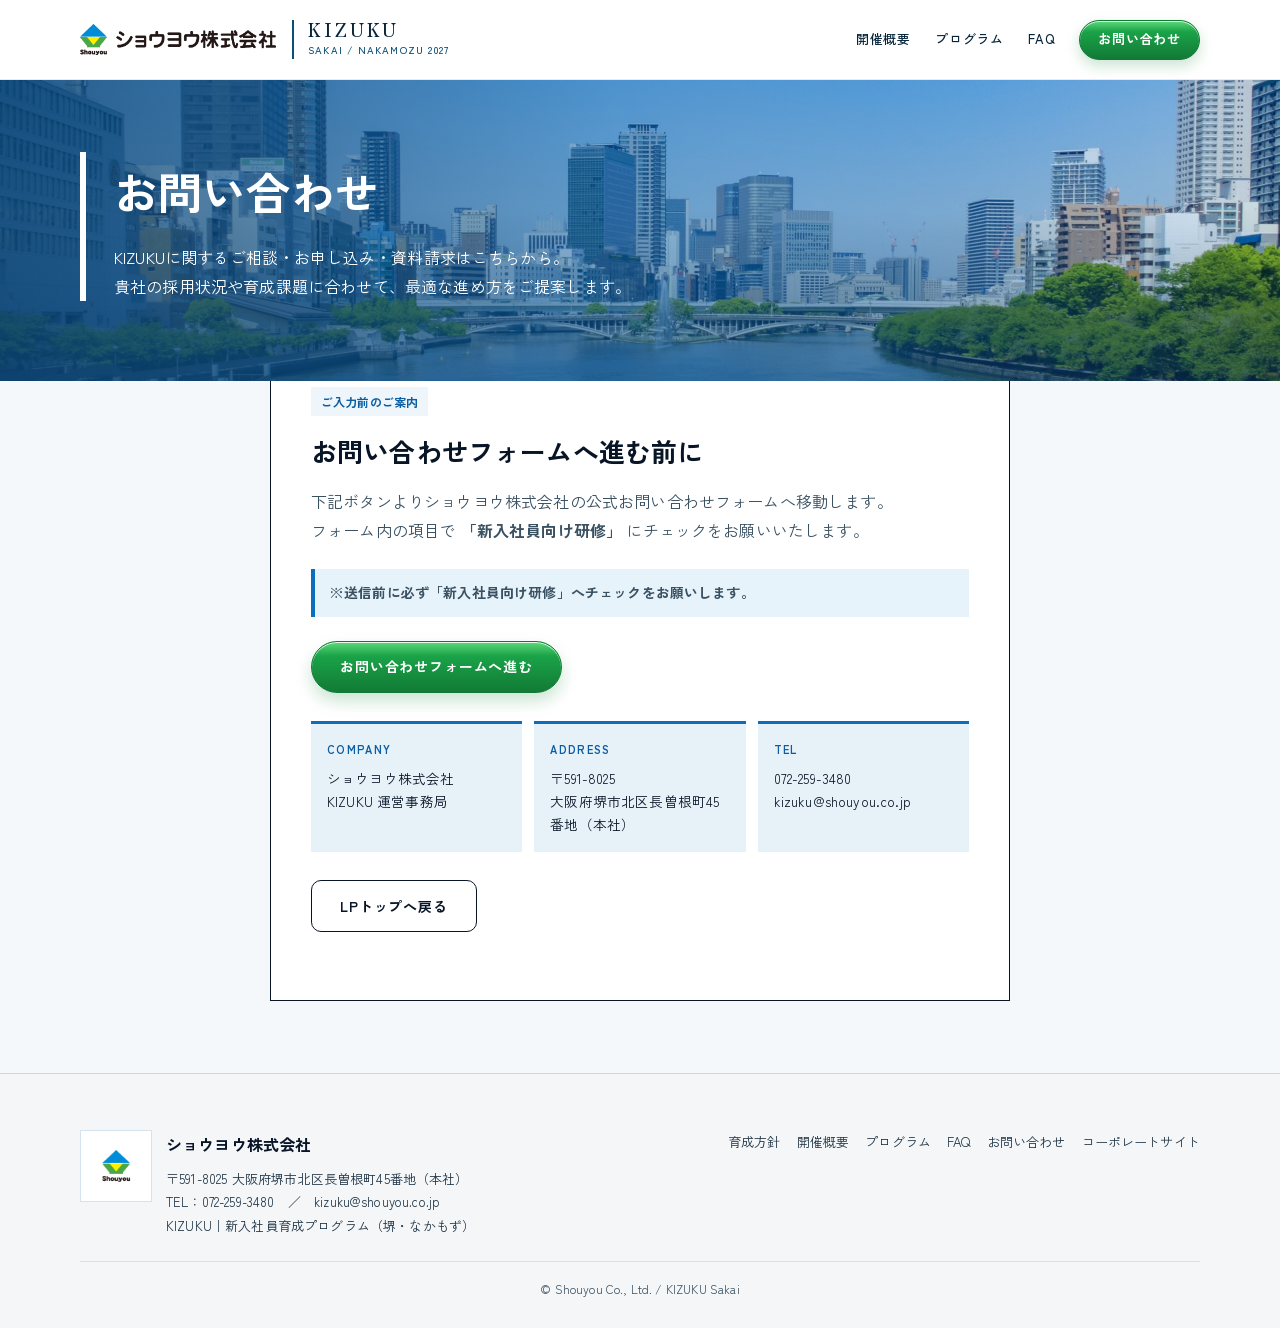
==== commit b724cfc0: "Restore the footer mark to a square crop so it matches the header logo. Co-authored-by: Cursor <curs" ====
--- a/contact.html
+++ b/contact.html
@@ -84,7 +84,7 @@
     <div class="wrap">
       <div class="footer__in">
         <div class="footer__brand">
-          <img src="assets/logo/shouyou-mark.png" width="50" height="50" alt="ショウヨウ">
+          <img src="assets/logo/shouyou-mark.png" width="72" height="72" alt="ショウヨウ">
           <div>
             <strong>ショウヨウ株式会社</strong>
             <p>
--- a/css/style.css
+++ b/css/style.css
@@ -162,130 +162,169 @@
   background:transparent;color:var(--ink);border-color:var(--ink);
 }
 .btn--ink-ghost:hover{background:var(--ink);color:var(--white)}
+.btn--gold{
+  position:relative;overflow:hidden;
+  color:#2a1c06;border-color:#e6d08a;border-radius:999px;
+  background-image:
+    linear-gradient(105deg, transparent 40%, rgba(255,255,255,.8) 50%, transparent 60%),
+    linear-gradient(180deg, #fff8dc 0%, #f3d56a 24%, #c6a03a 50%, #f8e7a6 68%, #9a7420 100%);
+  background-size:220% 100%, 100% 100%;
+  background-position:130% 0, 0 0;
+  box-shadow:inset 0 1px 0 rgba(255,255,255,.9), 0 10px 24px rgba(0,0,0,.35);
+  animation:gloss-pass 3.6s ease-in-out infinite;
+}
+.btn--gold:hover{filter:brightness(1.05)}
+.btn--gold-ghost{
+  background:transparent;color:#f6e7b2;border-color:rgba(232,208,130,.75);
+}
+.btn--gold-ghost:hover{background:rgba(232,208,130,.12);color:#fff8dc}
 .btn--wide{min-width:240px}
 
-/* ========== HERO — split + soft orbs (unique, not Enten clone) ========== */
+/* ========== HERO — black type panel + photo slider ========== */
 .hero{
   position:relative;
+  height:100vh;height:100dvh;
   min-height:100vh;min-height:100dvh;
   display:grid;
-  grid-template-columns:minmax(300px,40%) 1fr;
-  background:var(--mist);
+  grid-template-columns:minmax(460px, 50%) 1fr;
+  background:#070707;
+  color:#f6f3ec;
   overflow:hidden;
 }
 .hero__pane{
   position:relative;z-index:2;
-  display:flex;flex-direction:column;justify-content:center;
-  padding:calc(var(--header) + 36px) 48px 48px 56px;
-  background:#fff;
-  overflow:hidden;
+  display:flex;flex-direction:column;justify-content:space-between;
+  height:100%;
+  padding:calc(var(--header) + 20px) 16px 32px calc(52px + 2cm);
+  background:
+    radial-gradient(80% 50% at 0% 100%, rgba(212,175,55,.12), transparent 60%),
+    #070707;
 }
 .hero__pane::before{
   content:"";
-  position:absolute;left:0;top:0;bottom:0;width:3px;z-index:2;
-  background:#0c6fbe;
-}
-.hero__pane::after{
-  content:"";
-  position:absolute;left:-240px;bottom:-80px;z-index:0;
-  width:460px;height:460px;border-radius:50%;
-  background:repeating-radial-gradient(circle at center, transparent 0 20px, rgba(12,111,190,.2) 20px 21.5px);
-  pointer-events:none;
-}
-.hero__pane > *{position:relative;z-index:1}
+  position:absolute;left:0;top:0;bottom:0;width:3px;
+  background:linear-gradient(180deg, #fff6d0, #c6a03a 45%, #7a5c16);
+}
 .hero__mark{
-  margin:0 0 18px;
-  font-size:12px;font-weight:700;letter-spacing:.18em;color:var(--cyan-ink);
-}
-.hero__name{margin:0 0 22px}
-.hero__name-en{
+  margin:0;
+  font-size:13px;font-weight:700;letter-spacing:.18em;color:#e7d7a1;
+}
+.hero__program{
+  margin:10px 0 2px;
+  font-family:var(--mincho);
+  font-size:clamp(26px,2.8vw,40px);
+  font-weight:700;letter-spacing:.12em;color:#e7d7a1;
+}
+.hero__brand{
+  margin:0;
+  font-family:"Cinzel", var(--mincho), serif;
+  font-size:clamp(22px, 2vw, 30px);
+  font-weight:700;letter-spacing:.36em;color:#f4e7bf;
+}
+.hero__catch{margin:0}
+.hero__gold{
   display:block;
   font-family:var(--mincho);
-  font-size:clamp(60px,7.2vw,92px);
-  font-weight:700;letter-spacing:.12em;line-height:.9;color:var(--ink);
-  text-indent:.08em;
-  animation:hero-in .6s var(--ease) both;
-}
-.hero__name-ja{
-  display:block;margin-top:16px;
-  font-family:var(--display);
-  font-size:clamp(17px,1.7vw,20px);
-  font-weight:600;letter-spacing:.22em;color:var(--cyan-ink);line-height:1.55;
-}
-.hero__catch{
-  position:relative;
-  margin:8px 0 20px;
-  font-family:var(--display);
-  font-size:clamp(34px,3.6vw,48px);
-  font-weight:700;line-height:1.35;letter-spacing:.04em;color:var(--ink);
-  animation:hero-in .7s var(--ease) .08s both;
-}
-.hero__catch::before{
-  content:"「";
-  position:absolute;left:-.55em;top:-.15em;
-  font-size:.85em;color:var(--cyan);opacity:.55;font-weight:900;
-}
-.hero__catch em{
-  font-style:normal;
-  color:#0b5c9c;
-  box-decoration-break:clone;-webkit-box-decoration-break:clone;
-  background:linear-gradient(transparent 72%, rgba(47,156,214,.28) 72%);
-  padding:0 .04em;
+  font-weight:900;
+  font-size:clamp(48px, 5vw, 72px);
+  line-height:1.2;letter-spacing:.05em;
+  background-image:
+    linear-gradient(108deg, transparent 38%, rgba(255,255,255,.95) 49%, transparent 60%),
+    linear-gradient(180deg, #fff9e6 0%, #f6e08a 14%, #d4af37 32%, #fff6c8 46%, #7a5c16 52%, #f8e7a4 66%, #c2962e 84%, #fff4c9 100%);
+  background-size:240% 100%, 100% 100%;
+  background-position:140% 0, 0 0;
+  -webkit-background-clip:text;
+  background-clip:text;
+  color:transparent;
+  -webkit-text-fill-color:transparent;
+  filter:drop-shadow(0 2px 0 rgba(70,48,8,.45));
+  animation:gloss-pass 4.6s ease-in-out infinite;
+}
+.hero__reflect{
+  display:block;
+  font-size:clamp(48px, 5vw, 72px);
+  line-height:1;
+  height:.42em;
+  margin-top:-.02em;
+  overflow:hidden;
+  -webkit-mask-image:linear-gradient(#000 0%, transparent 100%);
+  mask-image:linear-gradient(#000 0%, transparent 100%);
+  pointer-events:none;user-select:none;
+}
+.hero__gold--mirror{
+  display:block;
+  line-height:1;
+  transform:scaleY(-1);
+  transform-origin:center center;
+  opacity:.7;
+  animation:none;
+  filter:none;
+}
+.hero__sub{
+  margin:0;
+  font-family:var(--mincho);
+  font-size:clamp(22px, 2vw, 32px);
+  font-weight:600;letter-spacing:.14em;color:#fff;
 }
 .hero__lead{
-  margin:0 0 26px;
-  font-size:14.5px;line-height:2;color:var(--body);max-width:36em;
+  margin:0;
+  font-size:clamp(17px, 1.35vw, 19px);line-height:2.05;color:rgba(255,255,255,.88);
 }
 .hero__facts{
-  margin:4px 0 22px;padding:14px 0 0;
-  display:grid;gap:6px;
-  background:transparent;
-  border-top:1px solid #e2e8ee;
-  box-shadow:none;
+  margin:0;padding:20px 0 4px;
+  display:grid;gap:12px;
+  border-top:1px solid rgba(212,175,55,.45);
 }
 .hero__facts > div{
-  display:grid;grid-template-columns:4.5em 1fr;gap:10px;align-items:baseline;
-  font-size:13.5px;line-height:1.55;
+  display:grid;grid-template-columns:4.8em 1fr;gap:12px;align-items:baseline;
+  font-size:16px;line-height:1.6;
 }
 .hero__facts dt{
-  margin:0;font-weight:700;letter-spacing:.1em;color:#07263c;font-size:12px;
-}
-.hero__facts dd{margin:0;color:#07263c;font-weight:500}
-@keyframes hero-in{
-  from{opacity:0;translate:0 14px}
-  to{opacity:1;translate:0 0}
-}
+  margin:0;font-weight:700;letter-spacing:.14em;color:#e7d7a1;font-size:12px;
+}
+.hero__facts dd{margin:0;color:#fff;font-weight:500}
+.nowrap{white-space:nowrap}
 .hero__acts{display:flex;flex-wrap:wrap;gap:12px}
-
+.hero .btn{min-height:58px;font-size:15px}
 .hero__shot{
   position:relative;
-  min-height:100%;
-  background:var(--char);
+  height:100%;
+  min-height:0;
+  background:#111;
   overflow:hidden;
 }
 .hero__slides{position:absolute;inset:0}
 .hero__slides img{
   position:absolute;inset:0;
   width:100%;height:100%;
-  object-fit:cover;object-position:center 70%;
+  object-fit:cover;object-position:center 62%;
   opacity:0;
   transition:opacity 1.15s ease;
 }
 .hero__slides img.is-on{opacity:1}
-.hero__slides img:nth-child(2){object-position:center 68%}
+.hero__slides img:nth-child(2){object-position:center 72%}
 .hero__shot-veil{
-  position:absolute;inset:0;
-  background:linear-gradient(90deg, #fff 0%, rgba(255,255,255,0) 7%);
-  pointer-events:none;
+  position:absolute;inset:0;pointer-events:none;
+  background:linear-gradient(90deg, rgba(7,7,7,.55) 0%, rgba(7,7,7,0) 18%);
 }
 .hero__tategaki{
   position:absolute;right:22px;top:50%;z-index:2;
   margin:0;transform:translateY(-50%);
   writing-mode:vertical-rl;
-  font-family:var(--display);
-  font-size:15px;font-weight:600;letter-spacing:.35em;color:rgba(255,255,255,.92);
-  text-shadow:0 2px 12px rgba(0,0,0,.35);
-}
+  font-family:var(--mincho);
+  font-size:15px;font-weight:600;letter-spacing:.42em;
+  color:rgba(255,248,220,.92);
+  text-shadow:0 2px 12px rgba(0,0,0,.45);
+}
+.hero__dots{
+  position:absolute;left:24px;bottom:22px;z-index:2;
+  display:flex;gap:8px;
+}
+.hero__dot{
+  width:28px;height:3px;padding:0;border:0;cursor:pointer;
+  background:rgba(255,255,255,.45);
+}
+.hero__dot.is-on{background:#e7d7a1}
 .hero__veil{
   position:absolute;inset:0;
   background:
@@ -408,53 +447,83 @@
   margin:0;
   font-family:var(--display);font-size:22px;line-height:1.45;color:var(--ink);
 }
+.vbanner__defs{position:absolute;width:0;height:0;overflow:hidden}
 .vbanner__split{
+  position:relative;
   display:grid;
-  grid-template-columns:1fr 72px 1fr;
-  align-items:stretch;
-  min-height:320px;
-  overflow:hidden;
-}
-.vbanner__pane{
-  position:relative;margin:0;overflow:hidden;min-height:320px;
-}
-.vbanner__pane img{
-  width:100%;height:100%;min-height:320px;object-fit:cover;
-}
-.vbanner__pane--before img{filter:saturate(.85) contrast(.95)}
-.vbanner__pane figcaption{
-  position:absolute;left:0;right:0;bottom:0;
-  padding:28px 24px 24px;
-  color:var(--white);
-  background:linear-gradient(0deg, rgba(18,28,26,.82) 0%, rgba(18,28,26,.2) 70%, transparent 100%);
-}
-.vbanner__pane--before figcaption{
-  background:linear-gradient(0deg, rgba(70,40,36,.88) 0%, rgba(70,40,36,.25) 70%, transparent 100%);
-}
-.vbanner__pane--after figcaption{
-  background:linear-gradient(0deg, rgba(0,110,170,.9) 0%, rgba(0,110,170,.2) 70%, transparent 100%);
-}
-.vbanner__pane span{
-  display:inline-block;margin-bottom:8px;
-  font-size:11px;font-weight:700;letter-spacing:.16em;
-}
-.vbanner__pane--before span{color:#ffc9c0}
-.vbanner__pane--after span{color:#fff}
-.vbanner__pane strong{
+  grid-template-columns:1fr 1fr;
+  gap:12px 20px;
+  padding:26px 22px 30px;
+  background:
+    linear-gradient(180deg, rgba(255,255,255,.62) 0%, rgba(255,255,255,.12) 11%, rgba(255,255,255,0) 26%),
+    radial-gradient(55% 40% at 18% 0%, rgba(255,255,255,.4), transparent 62%),
+    radial-gradient(40% 50% at 100% 110%, rgba(4,24,48,.4), transparent 55%),
+    linear-gradient(155deg, #5eb6ee 0%, #1278c8 38%, #0a4f86 72%, #062844 100%);
+  box-shadow:inset 0 1px 0 rgba(255,255,255,.55), inset 0 -18px 28px rgba(7,21,38,.12);
+}
+.vbanner__pane{position:relative;z-index:1;margin:0;min-height:0}
+.vbanner__frame{
+  position:relative;
+  width:76%;
+  height:420px;
+}
+.vbanner__pane--before .vbanner__frame{margin-left:auto}
+.vbanner__pane--after .vbanner__frame{margin-right:auto}
+.vbanner__index{position:absolute;top:8px;z-index:2;margin:0;color:rgba(255,255,255,.94);line-height:.82}
+.vbanner__pane--before .vbanner__index{left:0;text-align:left}
+.vbanner__pane--after .vbanner__index{right:0;text-align:right}
+.vbanner__paint,
+.vbanner__frame img{
+  position:absolute;inset:0;
+  width:100%;height:100%;
+  -webkit-mask-repeat:no-repeat;
+  mask-repeat:no-repeat;
+  -webkit-mask-size:100% 100%;
+  mask-size:100% 100%;
+}
+.vbanner__pane--before .vbanner__paint,
+.vbanner__pane--before .vbanner__frame img{
+  -webkit-mask-image:url(#vb-brush-a);
+  mask-image:url(#vb-brush-a);
+}
+.vbanner__pane--after .vbanner__paint,
+.vbanner__pane--after .vbanner__frame img{
+  -webkit-mask-image:url(#vb-brush-b);
+  mask-image:url(#vb-brush-b);
+}
+.vbanner__paint{
+  background:linear-gradient(180deg, rgba(255,255,255,.98) 0%, rgba(190,224,245,.75) 100%);
+  transform:scale(1.008);
+}
+.vbanner__frame img{object-fit:cover;display:block}
+.vbanner__pane--before img{filter:saturate(.72) contrast(.96)}
+.vbanner__frame figcaption{
+  position:absolute;left:9%;right:8%;bottom:13%;
+  z-index:2;margin:0;padding:0;
+  display:grid;justify-items:start;gap:8px;
+  background:none;
+}
+.vbanner__frame figcaption span{
+  display:inline-block;max-width:100%;
+  padding:8px 12px;
+  background:
+    linear-gradient(180deg, rgba(255,255,255,.28) 0%, rgba(255,255,255,0) 32%),
+    linear-gradient(180deg, rgba(12,40,68,.55) 0%, rgba(7,21,38,.82) 100%);
+  border-top:1px solid rgba(255,255,255,.4);
+  box-shadow:0 8px 16px rgba(7,21,38,.18);
+  color:#fff;
+  font-family:var(--display);
+  font-size:clamp(16px,1.5vw,20px);font-weight:700;line-height:1.45;letter-spacing:.04em;
+}
+.vbanner__index span{
+  display:block;
+  font-size:13px;font-weight:600;letter-spacing:.16em;
+}
+.vbanner__index b{
   display:block;
   font-family:var(--display);
-  font-size:clamp(18px,2vw,24px);font-weight:700;line-height:1.45;letter-spacing:.04em;
-}
-.vbanner__bridge{
-  display:grid;place-items:center;
-  background:var(--gloss), var(--panel);color:var(--white);
-}
-.vbanner__bridge span{
-  writing-mode:vertical-rl;
-  font-family:var(--display);
-  font-size:14px;font-weight:700;letter-spacing:.28em;
-}
-.vbanner--trainee .vbanner__bridge{background:var(--cyan-ink)}
+  font-size:76px;font-weight:500;letter-spacing:-.04em;
+}
 
 /* Overview */
 .overview{
@@ -620,12 +689,19 @@
 /* Voices — quote first */
 .voices{display:grid;gap:28px}
 .voice{
-  display:grid;grid-template-columns:140px 1fr;gap:28px;align-items:start;
+  display:grid;grid-template-columns:148px 1fr;gap:28px;align-items:center;
   padding:28px 0;border-bottom:1px solid var(--line);
 }
 .voice:first-child{border-top:1px solid var(--line)}
-.voice__img{aspect-ratio:1;overflow:hidden;background:var(--smoke)}
-.voice__img img{width:100%;height:100%;object-fit:cover}
+.voice__img{
+  overflow:visible;background:transparent;
+  display:flex;align-items:center;justify-content:center;
+}
+.voice__img img{
+  width:100%;height:auto;max-width:148px;
+  object-fit:contain;object-position:center;
+  mix-blend-mode:multiply;
+}
 .voice blockquote{
   margin:0 0 14px;
   font-family:var(--display);
@@ -838,8 +914,12 @@
   display:grid;grid-template-columns:1.2fr 1fr;gap:28px;
   padding-bottom:24px;border-bottom:1px solid var(--line);
 }
-.footer__brand{display:flex;gap:14px}
-.footer__brand img{width:48px;background:var(--white);padding:8px;border:1px solid var(--line)}
+.footer__brand{display:flex;align-items:flex-start;gap:14px}
+.footer__brand img{
+  width:72px;height:auto;aspect-ratio:1 / 1;object-fit:contain;
+  flex:0 0 auto;align-self:flex-start;
+  background:var(--white);padding:6px;border:1px solid var(--line);
+}
 .footer__brand strong{display:block;color:var(--ink);margin-bottom:8px}
 .footer__brand p{margin:0;font-size:13px;line-height:1.8}
 .footer__nav{display:flex;flex-wrap:wrap;gap:10px 16px;justify-content:flex-end;align-content:flex-start}
@@ -855,8 +935,14 @@
 }
 
 /* Three strengths */
+.powers__label{
+  margin:48px 0 0;
+  padding:22px 0 8px;
+  font-family:var(--display);
+  font-size:20px;font-weight:700;letter-spacing:.08em;color:var(--ink);
+}
 .powers{
-  margin-top:48px;
+  margin-top:0;
   display:grid;grid-template-columns:repeat(3,1fr);gap:0;
   border-top:1px solid var(--ink);
 }
@@ -867,7 +953,7 @@
   font-style:normal;font-size:12px;font-weight:700;letter-spacing:.14em;color:var(--cyan-ink);
 }
 .powers h3{
-  margin:0 0 8px;font-family:var(--display);font-size:22px;line-height:1.45;color:var(--ink);
+  margin:0 0 8px;font-family:var(--display);font-size:22px;line-height:1.45;color:#c81e1e;
 }
 .powers p{margin:0;font-size:13.5px;color:var(--muted);line-height:1.75}
 
@@ -885,6 +971,68 @@
 }
 .flow h3{margin:0 0 8px;font-size:16px;color:var(--white);line-height:1.5}
 .flow p{margin:0;font-size:13.5px;color:#fff;line-height:1.7}
+
+.program-top{
+  display:grid;
+  grid-template-columns:minmax(0,1.05fr) minmax(260px,.95fr);
+  gap:28px 48px;align-items:center;
+  margin-bottom:12px;
+}
+.program-top .head{margin-bottom:0}
+.pyramid{
+  margin:0;padding:0;
+  background:none;border:0;border-radius:0;box-shadow:none;
+}
+.pyramid figcaption{margin:0 0 14px;text-align:center}
+.pyramid figcaption b{
+  display:block;
+  font-family:var(--mincho);font-size:20px;letter-spacing:.16em;font-weight:700;
+}
+.pyramid figcaption span{display:block;margin-top:4px;font-size:12px;letter-spacing:.08em;opacity:.85}
+.pyramid svg{
+  display:block;width:min(100%, 460px);height:auto;margin:0 auto;
+  overflow:visible;
+}
+.pyramid__label{font-family:var(--font)}
+.pyramid > p{
+  margin:12px 0 0;text-align:center;font-size:13px;line-height:1.7;color:#fff;
+}
+
+/* Instructor profiles — stacked horizontal cards */
+.profiles{display:grid;gap:22px}
+.profile{
+  display:grid;grid-template-columns:1.15fr .85fr;gap:8px;align-items:center;
+  padding:36px 12px 16px 44px;
+  background:linear-gradient(180deg, #f7fbfd 0%, #e7f1f8 100%);
+  color:#163044;
+  border-radius:16px;
+  overflow:hidden;
+}
+.profile em{
+  display:block;margin-bottom:8px;
+  font-style:normal;font-size:13px;font-weight:700;letter-spacing:.04em;color:#163044;
+}
+.profile h3{
+  margin:0 0 8px;font-family:var(--display);font-size:32px;letter-spacing:.04em;color:#163044;
+}
+.profile__role{margin:0 0 12px;font-size:15px;font-weight:700;color:#163044;line-height:1.6}
+.profile p{margin:0;font-size:15px;line-height:1.9;color:#163044}
+.profile ul{margin:16px 0 0;padding:0;list-style:none;display:grid;gap:8px}
+.profile li{
+  font-size:15px;font-weight:500;line-height:1.6;color:#163044;
+  padding-left:28px;position:relative;
+}
+.profile li::before{
+  content:"✓";
+  position:absolute;left:0;top:.15em;
+  width:18px;height:18px;border-radius:50%;
+  background:#2ea24a;color:#fff;
+  font-size:11px;font-weight:700;line-height:18px;text-align:center;
+}
+.profile__photo{margin:0}
+.profile__photo img{
+  width:100%;height:320px;object-fit:contain;object-position:center bottom;display:block;
+}
 
 /* Two instructors + supervisor */
 .roster{display:grid;grid-template-columns:1fr 1fr;gap:20px}
@@ -962,13 +1110,26 @@
 }
 
 /* Media slots for client stills and video */
-.media{display:grid;grid-template-columns:1.2fr .8fr;gap:16px;margin-bottom:18px}
+.media{display:grid;grid-template-columns:repeat(3,1fr);gap:10px;margin-bottom:10px}
 .vslot{
+  margin:0;
   background:var(--panel);
-  color:#fff;min-height:280px;display:flex;flex-direction:column;
+  color:#fff;display:flex;flex-direction:column;
   box-shadow:inset 0 1px 0 rgba(255,255,255,.35);
 }
-.vslot video,.vslot img{width:100%;height:240px;object-fit:cover;background:#00aaea}
+.vslot video,.vslot img,.vslot__video{width:100%;height:auto;aspect-ratio:4/3;object-fit:cover;background:#041018;display:block}
+.vslot__play{
+  position:relative;display:block;width:100%;padding:0;border:0;
+  background:#041018;color:#fff;cursor:pointer;
+}
+.vslot__play span{
+  position:absolute;left:50%;top:50%;transform:translate(-50%,-50%);
+  min-width:148px;padding:12px 18px;
+  border:1px solid rgba(255,255,255,.85);
+  background:rgba(5,10,16,.55);
+  font-weight:700;letter-spacing:.12em;font-size:13px;
+}
+.vslot__play:hover span{background:rgba(5,10,16,.78)}
 .vslot figcaption,.vslot__cap{
   margin:0;padding:14px 16px 16px;font-size:13px;line-height:1.6;
 }
@@ -997,22 +1158,21 @@
 .fade.is-on{transform:none}
 @media (prefers-reduced-motion:reduce){
   .fade{transform:none;transition:none}
+  .nav a,.hero__gold,.nav__cta,.btn--cyan,.btn--gold{animation:none}
   .hero__slides img{transition:none}
-  .nav a,.hero__name-en,.hero__catch,.nav__cta,.btn--cyan{animation:none}
 }
 
 @media (max-width:1100px){
   .nav a:not(.nav__cta){display:none}
-  .hero{grid-template-columns:1fr;min-height:auto}
-  .hero__pane{padding:calc(var(--header) + 36px) 32px 40px;border-right:0;border-bottom:1px solid var(--line)}
-  .hero__facts{margin-left:0;margin-right:0;padding-left:0;padding-right:0}
-  .hero__shot{min-height:52vh}
+  .hero{grid-template-columns:1fr;height:auto;min-height:100dvh}
+  .hero__pane{height:auto;justify-content:flex-start;gap:18px;padding:calc(var(--header) + 32px) 32px 36px}
+  .hero__shot{height:52vh;min-height:52vh}
   .hero__tategaki{display:none}
   .faq-head{flex-direction:column;align-items:flex-start;gap:14px}
   .faq-head__note{text-align:left;max-width:none}
   .faq summary{grid-template-columns:40px 1fr 24px;gap:12px;padding:24px 4px}
   .faq__a{margin-left:40px;padding-left:20px;padding-right:8px}
-  .why,.overview,.inst,.trust,.benefit,.compare,.courses,.links,.footer__in,.info,.ggrid,.issues,.voice,.powers,.flow,.roster,.media,.boss{grid-template-columns:1fr}
+  .why,.overview,.inst,.trust,.benefit,.compare,.courses,.links,.footer__in,.info,.ggrid,.issues,.voice,.powers,.flow,.roster,.media,.boss,.program-top,.profile{grid-template-columns:1fr}
   .course--lead{grid-column:auto}
   .tutor{grid-template-columns:140px 1fr}
   .benefit__no{font-size:36px}
@@ -1020,10 +1180,13 @@
   .inst__photos{min-height:420px}
   .trust__copy{padding:48px 28px}
   .issues article{border-right:0;border-bottom:1px solid var(--line)}
-  .vbanner__split{grid-template-columns:1fr;min-height:0}
-  .vbanner__bridge{min-height:48px}
-  .vbanner__bridge span{writing-mode:horizontal-tb;letter-spacing:.12em}
-  .vbanner__pane,.vbanner__pane img{min-height:240px}
+  .vbanner__split{grid-template-columns:1fr;gap:36px;padding:22px 16px 26px}
+  .vbanner__frame{width:88%;height:340px}
+  .vbanner__pane--before .vbanner__frame{margin-left:0}
+  .vbanner__pane--after .vbanner__frame{margin-left:auto;margin-right:0}
+  .vbanner__pane--before .vbanner__index{left:auto;right:0;text-align:right}
+  .vbanner__pane--after .vbanner__index{left:0;right:auto;text-align:left;top:0}
+  .vbanner__index b{font-size:64px}
 }
 @media (max-width:720px){
   .wrap{width:min(100% - 28px,var(--max))}
@@ -1032,12 +1195,13 @@
   .sec{padding:64px 0}
   .sec--say{padding:72px 0}
   .say__close{padding:20px 18px}
-  .hero__pane{padding:calc(var(--header) + 28px) 22px 32px}
-  .hero__name-en{letter-spacing:.14em}
+  .hero__pane{padding:calc(var(--header) + 24px) 22px 28px}
+  .hero__shot{min-height:42vh}
+  .hero__gold{letter-spacing:.02em}
   .hero__acts,.cta__acts{flex-direction:column}
   .btn,.btn--wide{width:100%}
   .panel{width:min(100% - 28px,740px);padding:28px 20px}
-  .voice{grid-template-columns:96px 1fr;gap:16px}
+  .voice{grid-template-columns:108px 1fr;gap:16px}
   .ggrid,.pslots{grid-template-columns:1fr 1fr}
   .tutor{grid-template-columns:1fr}
   .flow article,.powers article{border-right:0;border-bottom:1px solid var(--line)}
